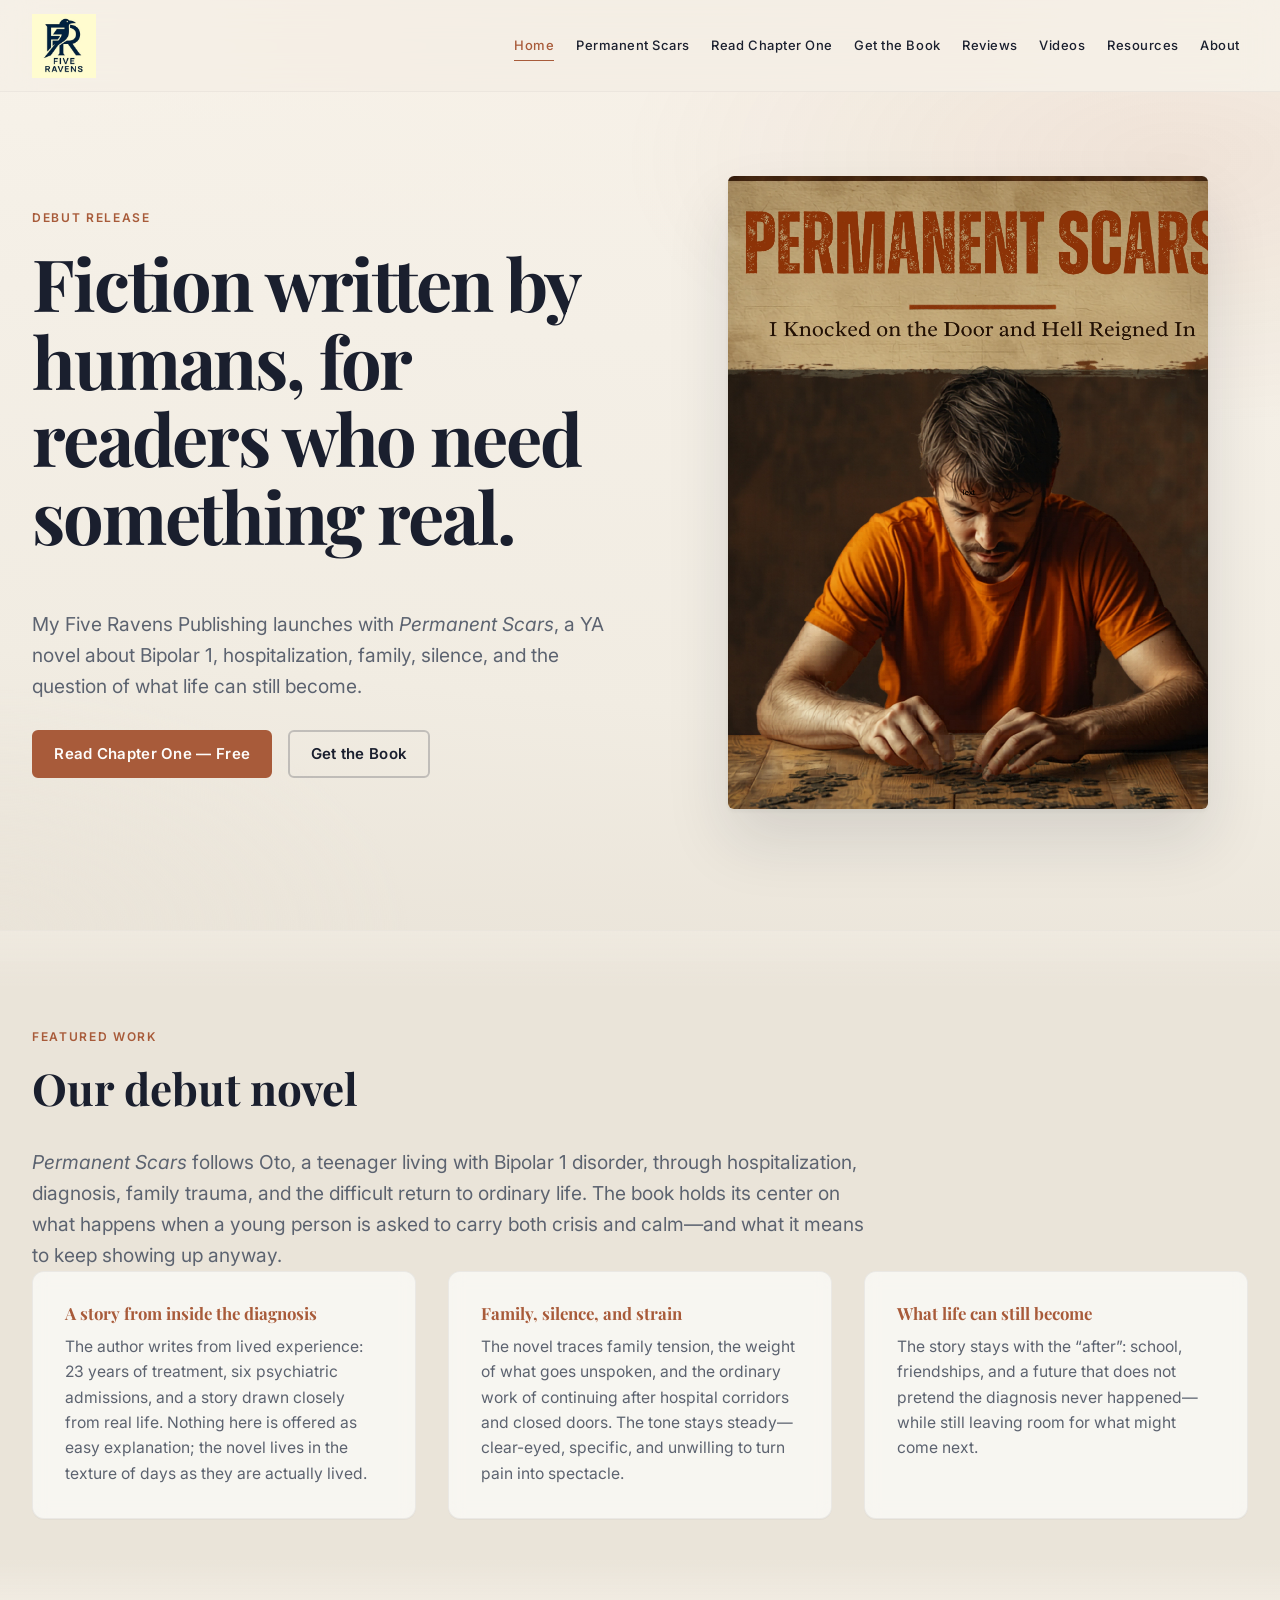
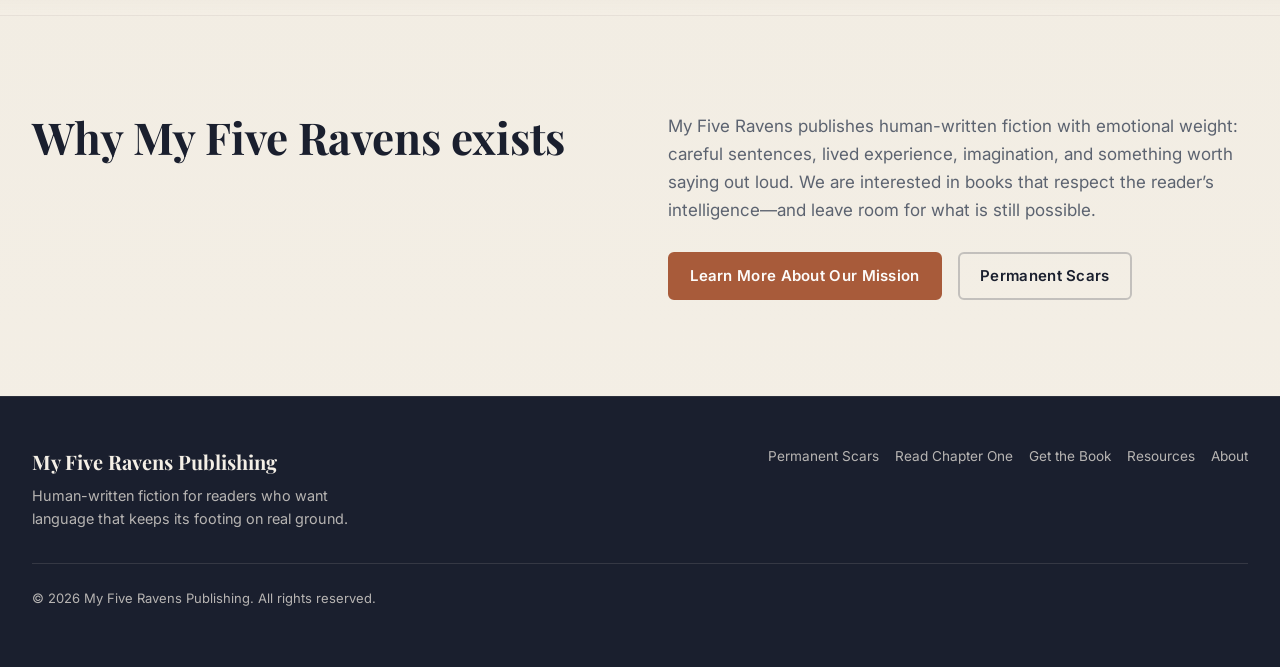
==== index.html @ 9603386a "Initial commit: My Five Ravens Publishing static website. Co-authored-by: Cursor <cursoragent@cursor" ====
<!DOCTYPE html>
<html lang="en">
  <head>
    <meta charset="utf-8" />
    <meta name="viewport" content="width=device-width, initial-scale=1" />
    <title>My Five Ravens Publishing | Fiction Written by Humans</title>
    <meta
      name="description"
      content="My Five Ravens Publishing launches with Permanent Scars, a serious YA novel by Royce Scratch about Bipolar 1, hospitalization, family, and what life can still become."
    />
    <link rel="preconnect" href="https://fonts.googleapis.com" />
    <link rel="preconnect" href="https://fonts.gstatic.com" crossorigin />
    <link
      href="https://fonts.googleapis.com/css2?family=Playfair+Display:ital,wght@0,400;0,700;1,400&family=Inter:wght@300;400;500;600;700&display=swap"
      rel="stylesheet"
    />
    <link rel="stylesheet" href="css/main.css" />
  </head>
  <body>
    <a class="skip-link" href="#main">Skip to content</a>
    <div class="page-shell">
      <header class="site-header">
        <div class="header-inner">
          <a href="index.html" class="logo" aria-label="My Five Ravens Publishing home">
            <img
              src="images/logo-mfr.png"
              width="270"
              height="56"
              alt=""
              onerror="this.onerror=null;this.src='images/logo-mfr.svg';"
            />
          </a>
          <button
            type="button"
            class="nav-toggle"
            aria-expanded="false"
            aria-controls="site-nav"
            aria-label="Open menu"
          >
            <span class="nav-toggle-icon"></span>
          </button>
          <nav class="nav-primary" id="site-nav" aria-label="Primary">
            <a href="index.html" class="is-active">Home</a>
            <a href="permanent-scars.html">Permanent Scars</a>
            <a href="read-chapter-one.html">Read Chapter One</a>
            <a href="get-the-book.html">Get the Book</a>
            <a href="reviews.html">Reviews</a>
            <a href="videos.html">Videos</a>
            <a href="resources.html">Resources</a>
            <a href="about.html">About</a>
          </nav>
        </div>
      </header>

      <main id="main">
        <section class="hero" aria-labelledby="hero-heading">
          <div class="wrap hero-inner">
            <div class="hero-copy">
              <span class="label-kicker">Debut Release</span>
              <h1 id="hero-heading">
                Fiction written by humans, for readers who need something real.
              </h1>
              <p class="text-lead">
                My Five Ravens Publishing launches with <em>Permanent Scars</em>, a YA novel
                about Bipolar 1, hospitalization, family, silence, and the question of what life
                can still become.
              </p>
              <div class="btn-row">
                <a class="btn btn-primary" href="read-chapter-one.html">Read Chapter One — Free</a>
                <a class="btn btn-secondary" href="get-the-book.html">Get the Book</a>
              </div>
            </div>
            <div class="hero-visual">
              <figure class="hero-cover-frame">
                <img
                  src="images/permanent-scars-cover.jpg"
                  width="800"
                  height="1200"
                  alt="Book cover: Permanent Scars: I Knocked on the Door and Hell Reigned In, by Royce Scratch"
                  loading="eager"
                  decoding="async"
                  onerror="this.onerror=null;this.src='images/permanent-scars-cover.svg';"
                />
              </figure>
            </div>
          </div>
        </section>

        <section class="section section--surface" aria-labelledby="featured-heading">
          <div class="wrap">
            <span class="label-kicker">Featured Work</span>
            <h2 id="featured-heading">Our debut novel</h2>
            <p class="text-lead feature-intro">
              <em>Permanent Scars</em> follows Oto, a teenager living with Bipolar 1 disorder,
              through hospitalization, diagnosis, family trauma, and the difficult return to
              ordinary life. The book holds its center on what happens when a young person is asked
              to carry both crisis and calm—and what it means to keep showing up anyway.
            </p>
            <div class="feature-grid">
              <div class="feature-card">
                <h3>A story from inside the diagnosis</h3>
                <p>
                  The author writes from lived experience: 23 years of treatment, six psychiatric
                  admissions, and a story drawn closely from real life. Nothing here is offered as
                  easy explanation; the novel lives in the texture of days as they are actually
                  lived.
                </p>
              </div>
              <div class="feature-card">
                <h3>Family, silence, and strain</h3>
                <p>
                  The novel traces family tension, the weight of what goes unspoken, and the
                  ordinary work of continuing after hospital corridors and closed doors. The tone
                  stays steady—clear-eyed, specific, and unwilling to turn pain into spectacle.
                </p>
              </div>
              <div class="feature-card">
                <h3>What life can still become</h3>
                <p>
                  The story stays with the “after”: school, friendships, and a future that does not
                  pretend the diagnosis never happened—while still leaving room for what might come
                  next.
                </p>
              </div>
            </div>
          </div>
        </section>

        <section class="section">
          <div class="wrap split-section">
            <div>
              <h2>Why My Five Ravens exists</h2>
            </div>
            <div class="prose-block">
              <p>
                My Five Ravens publishes human-written fiction with emotional weight: careful
                sentences, lived experience, imagination, and something worth saying out loud. We
                are interested in books that respect the reader’s intelligence—and leave room for
                what is still possible.
              </p>
              <div class="btn-row">
                <a class="btn btn-primary" href="about.html">Learn More About Our Mission</a>
                <a class="btn btn-secondary" href="permanent-scars.html">Permanent Scars</a>
              </div>
            </div>
          </div>
        </section>
      </main>

      <footer class="site-footer">
        <div class="wrap">
          <div class="footer-grid">
            <div>
              <div class="footer-brand">My Five Ravens Publishing</div>
              <p class="footer-note">
                Human-written fiction for readers who want language that keeps its footing on real
                ground.
              </p>
            </div>
            <nav class="footer-nav" aria-label="Footer">
              <a href="permanent-scars.html">Permanent Scars</a>
              <a href="read-chapter-one.html">Read Chapter One</a>
              <a href="get-the-book.html">Get the Book</a>
              <a href="resources.html">Resources</a>
              <a href="about.html">About</a>
            </nav>
          </div>
          <p class="footer-copy">
            © 2026 My Five Ravens Publishing. All rights reserved.
          </p>
        </div>
      </footer>
    </div>
    <script src="js/nav.js"></script>
  </body>
</html>
---- css/main.css ----
/* My Five Ravens Publishing — main styles */

:root {
  /* Aligned with Vercel draft: https://new-website-1777678502766-7ifbw4dgm-teamavallon.vercel.app */
  --primary: #a85b3a;
  --primary-hover: #8e4d31;
  --bg: #f4efe6;
  --text: #1a1f2e;
  --muted: #5c6370;
  --surface: #eae4d9;
  --footer-bg: #1a1f2e;
  --footer-text: #f4efe6;
  --footer-muted: rgba(244, 239, 230, 0.72);

  --cream: var(--bg);
  --cream-deep: var(--surface);
  --ink: var(--text);
  --ink-soft: #2d3548;
  --slate: var(--muted);
  --slate-muted: #7a8290;
  --accent: var(--primary);
  --accent-hover: var(--primary-hover);
  --accent-subtle: rgba(168, 91, 58, 0.14);

  --white: #fdfcfa;
  --border: rgba(26, 31, 46, 0.08);
  --shadow-soft: 0 2px 24px rgba(26, 31, 46, 0.08);
  --shadow-btn: 0 4px 12px rgba(168, 91, 58, 0.28);
  --font-serif: "Playfair Display", Georgia, "Times New Roman", serif;
  --font-sans: "Inter", system-ui, -apple-system, sans-serif;
  --measure: 68ch;
  --reading-width: 680px;
  --space-section: clamp(3.75rem, 9vw, 6rem);
  --header-height: 5.25rem;
  --wrap-pad: clamp(1rem, 4vw, 2rem);
  --header-bg: rgba(244, 239, 230, 0.72);
}

*,
*::before,
*::after {
  box-sizing: border-box;
}

html {
  scroll-behavior: smooth;
}

body {
  margin: 0;
  font-family: var(--font-sans);
  font-size: 1.0625rem;
  font-weight: 400;
  line-height: 1.65;
  color: var(--text);
  background-color: var(--bg);
  background-image:
    radial-gradient(ellipse 110% 70% at 50% -15%, rgba(168, 91, 58, 0.085), transparent 52%),
    linear-gradient(180deg, #f8f3ea 0%, var(--bg) 22%, #f1ece2 55%, var(--bg) 100%);
  background-attachment: scroll;
  -webkit-font-smoothing: antialiased;
}

img {
  max-width: 100%;
  height: auto;
  display: block;
}

a {
  color: var(--accent);
  text-decoration-thickness: 1px;
  text-underline-offset: 0.18em;
  transition: color 0.2s ease, background-color 0.2s ease;
}

a:hover {
  color: var(--accent-hover);
}

a:focus-visible {
  outline: 2px solid var(--accent);
  outline-offset: 3px;
}

.skip-link {
  position: absolute;
  left: -9999px;
  top: 0;
  padding: 0.75rem 1rem;
  background: var(--ink);
  color: var(--cream);
  z-index: 1000;
}

.skip-link:focus {
  left: 1rem;
  top: 1rem;
}

/* Typography */
h1,
h2,
h3,
h4 {
  font-family: var(--font-serif);
  font-weight: 700;
  line-height: 1.15;
  color: var(--text);
  margin: 0 0 0.75em;
}

h1 {
  font-size: clamp(2.5rem, 6vw, 4.5rem);
  letter-spacing: -0.03em;
  line-height: 1.08;
}

h2 {
  font-size: clamp(1.85rem, 3.5vw, 2.75rem);
}

h3 {
  font-size: clamp(1.2rem, 2.2vw, 1.45rem);
}

.text-lead {
  font-size: 1.2rem;
  line-height:1.62;
  color: var(--slate);
}

.text-muted {
  color: var(--slate);
  font-size: 0.95rem;
}

.label-kicker {
  font-family: var(--font-sans);
  font-size: 0.75rem;
  font-weight: 600;
  letter-spacing: 0.14em;
  text-transform: uppercase;
  color: var(--primary);
  margin-bottom: 1rem;
  display: block;
}

/* Layout */
.wrap {
  width: min(1280px, 100%);
  margin-inline: auto;
  padding-inline: var(--wrap-pad);
}

.stack-loose > * + * {
  margin-top: 1.25rem;
}

.section {
  padding-block: var(--space-section);
}

.section--tight {
  padding-block: clamp(2.5rem, 5vw, 3.5rem);
}

.section--surface {
  background: linear-gradient(
    180deg,
    rgba(234, 228, 217, 0.35) 0%,
    var(--surface) 8%,
    var(--surface) 92%,
    rgba(244, 239, 230, 0.5) 100%
  );
  border-block: 1px solid rgba(26, 31, 46, 0.045);
}

.section--border-top {
  border-top: 1px solid var(--border);
}

.feature-intro {
  max-width: 52rem;
  margin-bottom: 2.5rem;
}

.feature-intro:last-of-type {
  margin-bottom: 0;
}

.feature-grid {
  display: grid;
  gap: 1.5rem;
}

@media (min-width: 900px) {
  .feature-grid {
    grid-template-columns: repeat(3, 1fr);
    gap: 2rem;
  }
}

.feature-card {
  background: rgba(253, 252, 250, 0.72);
  border: 1px solid rgba(26, 31, 46, 0.06);
  border-radius: 12px;
  padding: clamp(1.35rem, 3vw, 2rem);
  box-shadow: 0 1px 0 rgba(26, 31, 46, 0.03);
  backdrop-filter: blur(8px);
  -webkit-backdrop-filter: blur(8px);
}

.feature-card h3 {
  color: var(--primary);
  margin-top: 0;
  margin-bottom: 0.65rem;
  font-size: 1.05rem;
}

.feature-card p {
  margin: 0;
  color: var(--slate);
  font-size: 0.98rem;
  line-height: 1.62;
}

/* Header — blends into page gradient */
.site-header {
  position: sticky;
  top: 0;
  z-index: 100;
  background: var(--header-bg);
  backdrop-filter: blur(16px) saturate(120%);
  -webkit-backdrop-filter: blur(16px) saturate(120%);
  border-bottom: 1px solid rgba(26, 31, 46, 0.04);
}

.header-inner {
  width: min(1280px, 100%);
  margin-inline: auto;
  padding-inline: var(--wrap-pad);
  display: flex;
  align-items: center;
  justify-content: space-between;
  gap: 1rem;
  min-height: var(--header-height);
  padding-block: 0.85rem;
  position: relative;
}

.logo {
  display: flex;
  align-items: center;
  gap: 0.65rem;
  text-decoration: none;
  color: var(--ink);
  flex-shrink: 0;
}

.logo:hover {
  opacity: 0.88;
}

.logo img {
  height: clamp(48px, 7vw, 64px);
  width: auto;
  max-width: min(380px, 88vw);
}

.logo-text-fallback {
  font-family: var(--font-serif);
  font-size: 1.15rem;
  font-weight: 600;
  letter-spacing: 0.02em;
  line-height: 1.15;
  max-width: 11rem;
}

/* Nav */
.nav-primary {
  display: flex;
  flex-wrap: wrap;
  align-items: center;
  justify-content: flex-end;
  gap: 0.15rem 0.35rem;
}

.nav-primary a {
  position: relative;
  font-size: 0.8125rem;
  font-weight: 500;
  letter-spacing: 0.04em;
  color: var(--text);
  text-decoration: none;
  padding: 0.45rem 0.5rem;
  border-radius: 4px;
  transition: color 0.2s ease;
}

.nav-primary a::after {
  content: "";
  position: absolute;
  left: 0.5rem;
  right: 0.5rem;
  bottom: 0.15rem;
  height: 1px;
  background: var(--primary);
  transform: scaleX(0);
  transform-origin: left;
  transition: transform 0.3s ease;
}

.nav-primary a:hover {
  color: var(--primary);
  background: transparent;
}

.nav-primary a:hover::after,
.nav-primary a.is-active::after {
  transform: scaleX(1);
}

.nav-primary a.is-active {
  color: var(--primary);
  background: transparent;
}

.nav-toggle {
  display: none;
  align-items: center;
  justify-content: center;
  width: 44px;
  height: 44px;
  padding: 0;
  border: 1px solid rgba(26, 31, 46, 0.08);
  border-radius: 8px;
  background: rgba(253, 252, 250, 0.65);
  backdrop-filter: blur(8px);
  -webkit-backdrop-filter: blur(8px);
  cursor: pointer;
  color: var(--ink);
}

.nav-toggle-icon {
  display: block;
  width: 20px;
  height: 14px;
  position: relative;
}

.nav-toggle-icon::before,
.nav-toggle-icon::after {
  content: "";
  position: absolute;
  left: 0;
  right: 0;
  height: 2px;
  background: currentColor;
  border-radius: 1px;
}

.nav-toggle-icon::before {
  top: 0;
  box-shadow: 0 6px 0 currentColor;
}

.nav-toggle-icon::after {
  bottom: 0;
}

@media (max-width: 960px) {
  .nav-toggle {
    display: flex;
  }

  .nav-primary {
    display: none;
    position: absolute;
    top: 100%;
    left: 0;
    right: 0;
    flex-direction: column;
    align-items: stretch;
    padding: 0.75rem 1rem 1rem;
    background: rgba(244, 239, 230, 0.94);
    backdrop-filter: blur(14px);
    -webkit-backdrop-filter: blur(14px);
    border-bottom: 1px solid rgba(26, 31, 46, 0.05);
    box-shadow: 0 12px 32px rgba(26, 31, 46, 0.06);
  }

  .nav-primary.is-open {
    display: flex;
  }

  .nav-primary a {
    padding: 0.65rem 0.75rem;
    border-radius: 6px;
  }
}

/* Footer — draft dark band */
.site-footer {
  border-top: 1px solid rgba(244, 239, 230, 0.08);
  background: var(--footer-bg);
  color: var(--footer-text);
  padding-block: 3rem 2.75rem;
  margin-top: auto;
}

.footer-grid {
  display: grid;
  gap: 2rem;
}

@media (min-width: 640px) {
  .footer-grid {
    grid-template-columns: 1fr 1fr;
    align-items: start;
  }
}

.footer-brand {
  font-family: var(--font-serif);
  font-size: 1.25rem;
  font-weight: 700;
  color: var(--footer-text);
  margin-bottom: 0.35rem;
}

.footer-note {
  font-size: 0.9rem;
  color: var(--footer-muted);
  max-width: 36ch;
  margin: 0;
}

.footer-nav {
  display: flex;
  flex-wrap: wrap;
  gap: 0.5rem 1rem;
  justify-content: flex-start;
}

@media (min-width: 640px) {
  .footer-nav {
    justify-content: flex-end;
  }
}

.footer-nav a {
  font-size: 0.85rem;
  color: var(--footer-muted);
  text-decoration: none;
}

.footer-nav a:hover {
  color: var(--footer-text);
}

.footer-copy {
  margin-top: 2rem;
  padding-top: 1.5rem;
  border-top: 1px solid rgba(244, 239, 230, 0.12);
  font-size: 0.8125rem;
  color: var(--footer-muted);
}

/* Buttons */
.btn {
  display: inline-flex;
  align-items: center;
  justify-content: center;
  gap: 0.4em;
  font-family: var(--font-sans);
  font-size: 0.9375rem;
  font-weight: 600;
  letter-spacing: 0.02em;
  line-height: 1.2;
  padding: 0.85em 1.35em;
  border-radius: 6px;
  text-decoration: none;
  border: 2px solid transparent;
  cursor: pointer;
  transition:
    background-color 0.2s ease,
    color 0.2s ease,
    border-color 0.2s ease,
    box-shadow 0.2s ease;
}

.btn:focus-visible {
  outline: 2px solid var(--accent);
  outline-offset: 2px;
}

.btn-primary {
  background: var(--accent);
  color: var(--white);
  border-color: var(--accent);
}

.btn-primary:hover {
  background: var(--accent-hover);
  border-color: var(--accent-hover);
  color: var(--white);
}

@media (prefers-reduced-motion: no-preference) {
  .btn-primary:hover {
    transform: translateY(-2px);
    box-shadow: var(--shadow-btn);
  }
}

.btn-secondary {
  background: transparent;
  color: var(--text);
  border-color: rgba(26, 31, 46, 0.22);
}

.btn-secondary:hover {
  border-color: var(--text);
  color: var(--text);
  background: rgba(26, 31, 46, 0.04);
}

.btn-ghost {
  background: transparent;
  color: var(--slate);
  border-color: transparent;
  font-weight: 500;
  padding-inline: 1em;
}

.btn-ghost:hover {
  color: var(--accent);
  background: var(--accent-subtle);
}

.btn-row {
  display: flex;
  flex-wrap: wrap;
  gap: 0.75rem 1rem;
  margin-top: 1.75rem;
}

.btn--block {
  width: 100%;
}

.headline-gap {
  margin-top: 1rem;
}

/* Hero — larger cover, gradient ties to header + body */
.hero {
  position: relative;
  overflow: hidden;
  padding-block: clamp(4rem, 10vw, 6.5rem);
  padding-top: clamp(2.75rem, 6vw, 4.25rem);
  margin-top: -1px;
}

.hero::before {
  content: "";
  position: absolute;
  inset: 0;
  background:
    radial-gradient(ellipse 75% 55% at 92% 8%, rgba(168, 91, 58, 0.1), transparent 58%),
    radial-gradient(ellipse 55% 50% at 0% 100%, rgba(234, 228, 217, 0.65), transparent 58%),
    linear-gradient(
      185deg,
      rgba(248, 243, 234, 0.7) 0%,
      var(--bg) 32%,
      rgba(241, 236, 226, 0.95) 70%,
      var(--surface) 100%
    );
  pointer-events: none;
  z-index: 0;
}

.hero::after {
  display: none;
}

.hero-inner {
  position: relative;
  z-index: 1;
  display: grid;
  gap: clamp(2rem, 4vw, 3rem);
  align-items: center;
}

@media (min-width: 900px) {
  .hero-inner {
    grid-template-columns: 1fr 1fr;
    gap: clamp(2.25rem, 5vw, 4.5rem);
    align-items: center;
  }
}

.hero-copy {
  max-width: 38rem;
}

.hero-visual {
  position: relative;
  display: flex;
  justify-content: center;
}

@media (min-width: 900px) {
  .hero-visual {
    justify-content: flex-end;
  }
}

.hero-cover-frame {
  position: relative;
  max-width: min(440px, 100%);
  width: min(100%, 440px);
  box-shadow:
    0 2px 4px rgba(26, 31, 46, 0.05),
    0 32px 64px rgba(26, 31, 46, 0.12),
    inset 0 0 0 1px rgba(255, 255, 255, 0.35);
  border-radius: 6px;
  transition: transform 0.5s ease, box-shadow 0.5s ease;
}

@media (min-width: 1100px) {
  .hero-cover-frame {
    max-width: min(480px, 100%);
    width: min(100%, 480px);
  }
}

@media (prefers-reduced-motion: no-preference) {
  .hero-visual:hover .hero-cover-frame {
    transform: rotate(2deg);
  }
}

.hero-cover-frame img {
  width: 100%;
  border-radius: 6px;
}

.hero-cover-caption-hint {
  margin-top: 1rem;
  text-align: center;
  font-size: 0.8rem;
  color: var(--slate-muted);
  max-width: 260px;
  margin-inline: auto;
}

/* Content sections grid */
.split-section {
  display: grid;
  gap: 2rem;
}

@media (min-width: 800px) {
  .split-section {
    grid-template-columns: 1fr 1fr;
    gap: 3.5rem;
    align-items: start;
  }
}

.prose-block {
  max-width: var(--measure);
}

.prose-block p {
  margin: 0 0 1.1em;
  color: var(--slate);
}

.prose-block p:last-child {
  margin-bottom: 0;
}

.prose-block strong {
  color: var(--ink);
  font-weight: 600;
}

/* Book page */
.book-hero {
  padding-block: clamp(2.75rem, 6vw, 4.5rem);
  background: linear-gradient(180deg, transparent 0%, rgba(234, 228, 217, 0.25) 45%, transparent 100%);
}

.book-layout {
  display: grid;
  gap: 2.5rem;
  align-items: start;
}

@media (min-width: 840px) {
  .book-layout {
    grid-template-columns: minmax(300px, 460px) 1fr;
    gap: clamp(2.5rem, 5vw, 4.5rem);
    align-items: center;
  }
}

.book-cover-large {
  box-shadow:
    var(--shadow-soft),
    inset 0 0 0 1px rgba(255, 255, 255, 0.3);
  border-radius: 6px;
  overflow: hidden;
}

.book-meta .subtitle {
  font-family: var(--font-serif);
  font-size: 1.35rem;
  color: var(--slate);
  margin: 0 0 0.5rem;
  font-weight: 500;
  line-height: 1.35;
}

.book-meta .author {
  font-size: 1rem;
  color: var(--slate);
  margin: 0 0 1.5rem;
}

/* Purchase cards */
.cards-grid {
  display: grid;
  gap: 1.25rem;
}

@media (min-width: 768px) {
  .cards-grid--3 {
    grid-template-columns: repeat(3, 1fr);
    align-items: stretch;
  }
}

.purchase-card {
  background: var(--white);
  border: 1px solid var(--border);
  border-radius: 10px;
  padding: 1.75rem 1.5rem;
  display: flex;
  flex-direction: column;
  height: 100%;
  box-shadow: 0 1px 0 rgba(26, 35, 50, 0.04);
  scroll-margin-top: calc(var(--header-height) + 1rem);
}

.purchase-card h3 {
  font-size: 1.15rem;
  margin-bottom: 0.35rem;
}

.purchase-card .price {
  font-family: var(--font-serif);
  font-size: 1.5rem;
  font-weight: 600;
  color: var(--ink);
  margin: 0 0 0.75rem;
}

.purchase-card .desc {
  flex-grow: 1;
  font-size: 0.95rem;
  color: var(--slate);
  margin: 0 0 1.25rem;
}

.amazon-note {
  margin-top: 2.5rem;
  padding: 1.25rem 1.5rem;
  background: rgba(26, 35, 50, 0.04);
  border-radius: 8px;
  border-left: 3px solid var(--accent);
  font-size: 0.95rem;
  color: var(--slate);
  max-width: var(--measure);
}

.amazon-note p {
  margin: 0 0 0.65em;
}

.amazon-note p:last-child {
  margin-bottom: 0;
}

/* Chapter reading */
.reading-page {
  padding-block: clamp(2rem, 5vw, 3rem);
}

.reading-header {
  text-align: center;
  max-width: 36rem;
  margin-inline: auto;
  margin-bottom: 2.5rem;
}

.chapter-surface {
  background: var(--cream);
  border: 1px solid var(--border);
  border-radius: 8px;
  padding: clamp(1.75rem, 4vw, 3rem);
  margin-inline: auto;
  max-width: var(--reading-width);
  box-shadow: 0 1px 0 rgba(26, 35, 50, 0.03);
}

.chapter-prose {
  font-size: 18px;
  line-height: 1.75;
  color: var(--ink);
}

.chapter-prose p {
  margin: 0 0 1.25em;
  text-indent: 0;
}

.chapter-prose p:last-child {
  margin-bottom: 0;
}

.reading-actions {
  max-width: var(--reading-width);
  margin-inline: auto;
  margin-top: 2rem;
  padding-top: 1.75rem;
  border-top: 1px solid var(--border);
  display: flex;
  flex-wrap: wrap;
  gap: 0.75rem;
  justify-content: center;
}

.pdf-toolbar {
  display: flex;
  flex-wrap: wrap;
  align-items: center;
  justify-content: center;
  gap: 1rem 1.5rem;
  margin-bottom: 1.25rem;
  font-size: 0.9rem;
}

.pdf-toolbar a {
  font-weight: 500;
}

.pdf-embed-wrap {
  margin-inline: auto;
  max-width: var(--reading-width);
  border: 1px solid var(--border);
  border-radius: 10px;
  overflow: hidden;
  background: var(--surface);
  box-shadow: 0 1px 0 rgba(26, 31, 46, 0.04);
}

.pdf-frame {
  display: block;
  width: 100%;
  min-height: 80vh;
  border: 0;
}

.chapter-prose:empty {
  display: none;
}

.chapter-prose:not(:empty) {
  margin-top: 2.5rem;
  margin-inline: auto;
  max-width: var(--reading-width);
}

/* Testimonials */
.testimonial-grid {
  display: grid;
  gap: 1.25rem;
}

@media (min-width: 700px) {
  .testimonial-grid {
    grid-template-columns: repeat(2, 1fr);
  }
}

.testimonial-card {
  background: var(--white);
  border: 1px solid var(--border);
  border-radius: 10px;
  padding: 1.75rem 1.5rem;
}

.testimonial-card blockquote {
  margin: 0 0 1.25rem;
  font-family: var(--font-serif);
  font-size: 1.2rem;
  line-height: 1.45;
  color: var(--ink);
  font-style: italic;
}

.testimonial-card .byline-name {
  font-weight: 600;
  font-size: 0.9rem;
  color: var(--ink);
  margin: 0;
}

.testimonial-card .byline-role {
  font-size: 0.85rem;
  color: var(--slate);
  margin: 0.2rem 0 0;
}

.cta-band {
  margin-top: var(--space-section);
  padding: 2.25rem 1.75rem;
  background: var(--cream-deep);
  border-radius: 10px;
  border: 1px solid var(--border);
  text-align: center;
}

.cta-band h2 {
  margin-top: 0;
  margin-bottom: 0.75rem;
}

.cta-band p {
  margin: 0 0 1rem;
  color: var(--slate);
  max-width: 52ch;
  margin-inline: auto;
}

/* Video placeholders */
.video-grid {
  display: grid;
  gap: 1.25rem;
}

@media (min-width: 640px) {
  .video-grid {
    grid-template-columns: repeat(2, 1fr);
  }
}

@media (min-width: 980px) {
  .video-grid {
    grid-template-columns: repeat(3, 1fr);
  }
}

.video-card {
  background: var(--white);
  border: 1px solid var(--border);
  border-radius: 10px;
  overflow: hidden;
  display: flex;
  flex-direction: column;
}

.video-thumb {
  aspect-ratio: 16 / 9;
  background: linear-gradient(145deg, #e8e4db 0%, #dce0e6 100%);
  display: flex;
  align-items: center;
  justify-content: center;
  color: var(--slate-muted);
  font-size: 0.8rem;
  letter-spacing: 0.06em;
  text-transform: uppercase;
}

.video-card-body {
  padding: 1.15rem 1.25rem;
}

.video-card-body h3 {
  font-family: var(--font-sans);
  font-size: 1rem;
  font-weight: 600;
  margin: 0 0 0.35rem;
  color: var(--ink);
}

.video-card-body p {
  margin: 0;
  font-size: 0.88rem;
  color: var(--slate);
  line-height: 1.55;
}

/* Resources */
.support-panel {
  background: var(--white);
  border: 1px solid var(--border);
  border-radius: 10px;
  padding: 1.75rem 1.5rem 1.5rem;
  margin-bottom: 2.5rem;
  box-shadow: 0 1px 0 rgba(26, 35, 50, 0.03);
}

.support-panel h2 {
  font-size: 1.35rem;
  margin-bottom: 0.75rem;
}

.support-list {
  list-style: none;
  margin: 0;
  padding: 0;
}

.support-list li {
  padding: 0.55rem 0;
  border-bottom: 1px solid var(--border);
  font-size: 0.98rem;
  color: var(--slate);
}

.support-list li:last-child {
  border-bottom: none;
}

.support-list strong {
  color: var(--ink);
  font-weight: 600;
}

.resource-section {
  margin-bottom: 2.75rem;
}

.resource-section:last-child {
  margin-bottom: 0;
}

.resource-section h2 {
  font-size: 1.35rem;
  margin-bottom: 0.75rem;
}

.bullet-quiet {
  margin: 0;
  padding-left: 1.15rem;
  color: var(--slate);
}

.bullet-quiet li {
  margin-bottom: 0.5rem;
}

.bullet-quiet li:last-child {
  margin-bottom: 0;
}

/* About page sections */
.about-section {
  max-width: var(--measure);
  margin-bottom: 2.75rem;
}

.about-section:last-child {
  margin-bottom: 0;
}

.about-section p {
  margin: 0 0 1em;
  color: var(--slate);
}

.about-section p:last-child {
  margin-bottom: 0;
}

.page-intro {
  max-width: 40rem;
  margin-bottom: 2.5rem;
}

.page-intro .text-lead {
  margin: 0;
}

/* Utility */
.visually-hidden {
  position: absolute;
  width: 1px;
  height: 1px;
  padding: 0;
  margin: -1px;
  overflow: hidden;
  clip: rect(0, 0, 0, 0);
  white-space: nowrap;
  border: 0;
}

.page-shell {
  min-height: 100vh;
  display: flex;
  flex-direction: column;
}

main {
  flex: 1;
}

.center-heading {
  text-align: center;
  max-width: 40rem;
  margin-inline: auto;
  margin-bottom: 2.5rem;
}

.center-heading .text-lead {
  margin: 0;
}

.prose-muted {
  max-width: var(--measure);
}

.prose-muted.is-lead {
  margin: 0;
}

.list-after-muted {
  max-width: var(--measure);
  margin-top: 1rem;
}

.list-after-muted + .text-muted {
  margin-top: 1rem;
}

.center-heading .page-subnote {
  margin-top: 1rem;
  font-size: 0.9rem;
  color: var(--slate-muted);
  max-width: 42ch;
}

@media (prefers-reduced-motion: reduce) {
  html {
    scroll-behavior: auto;
  }
}
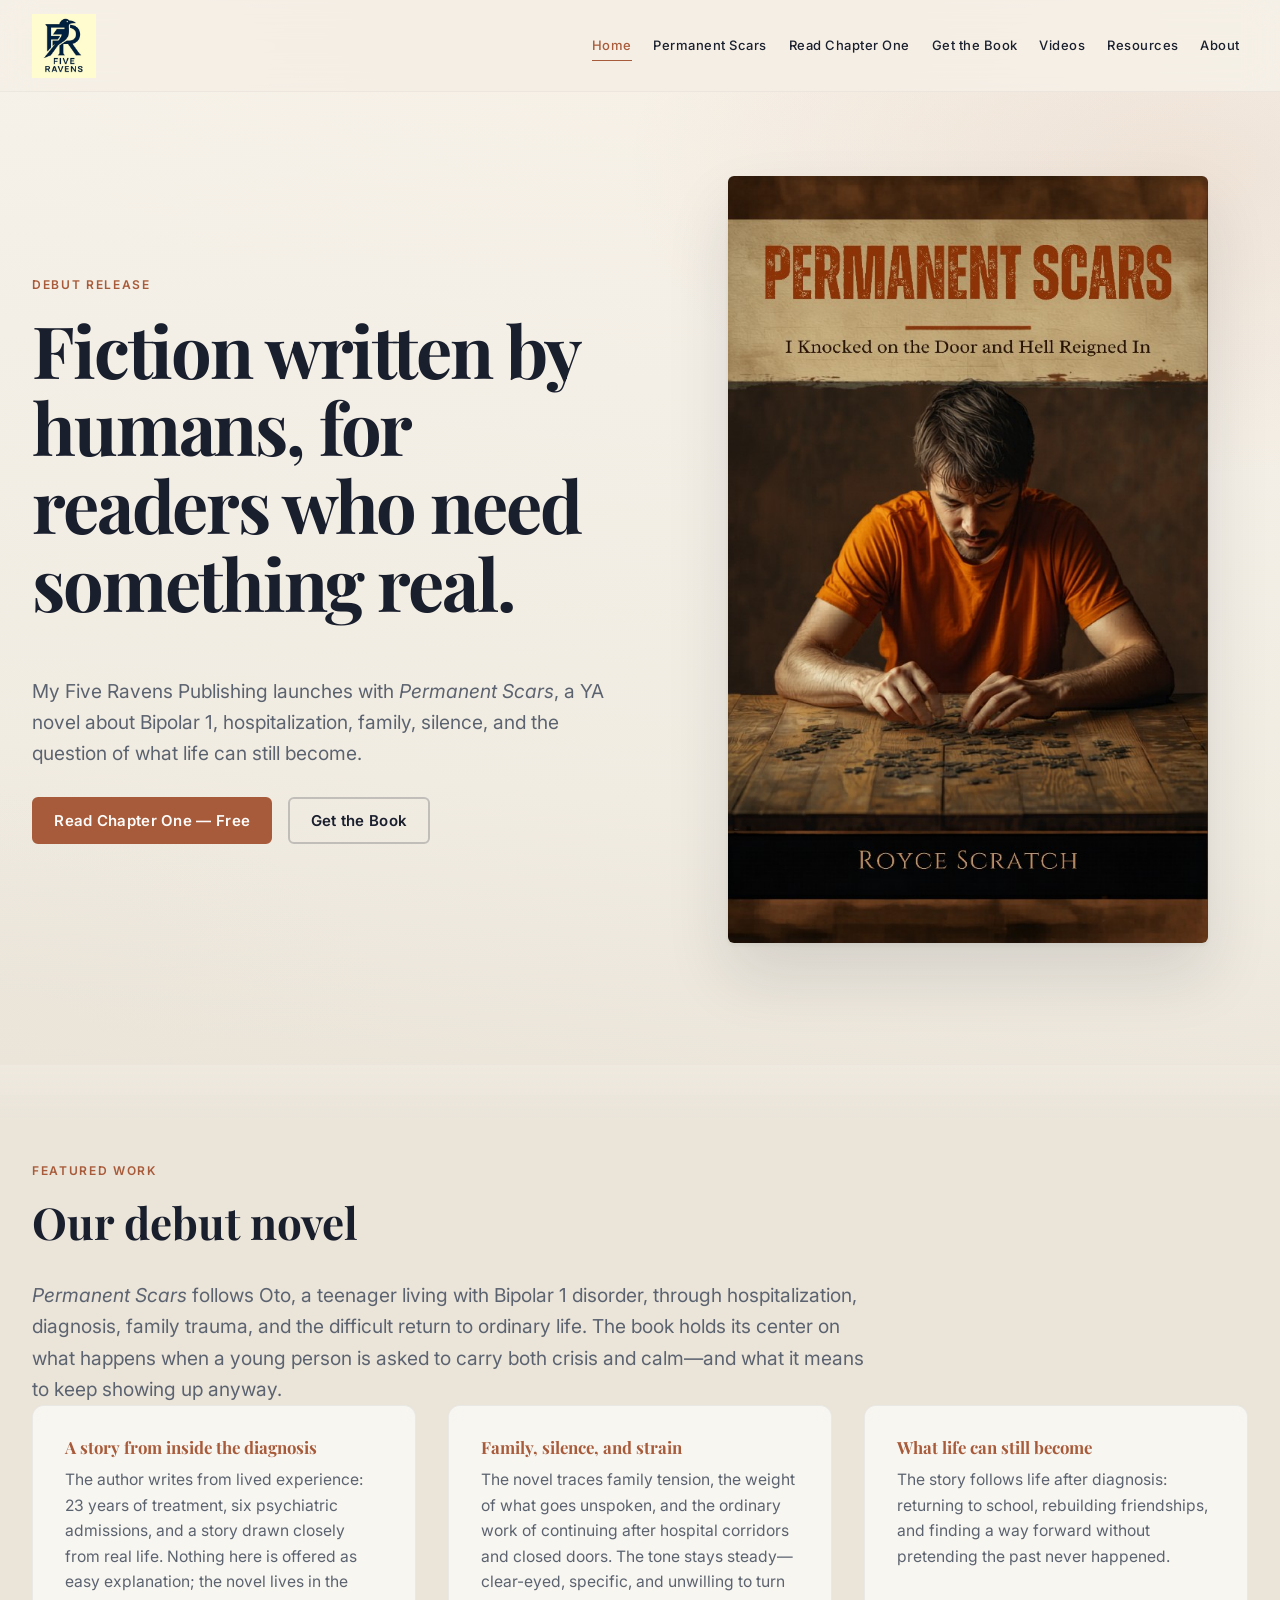
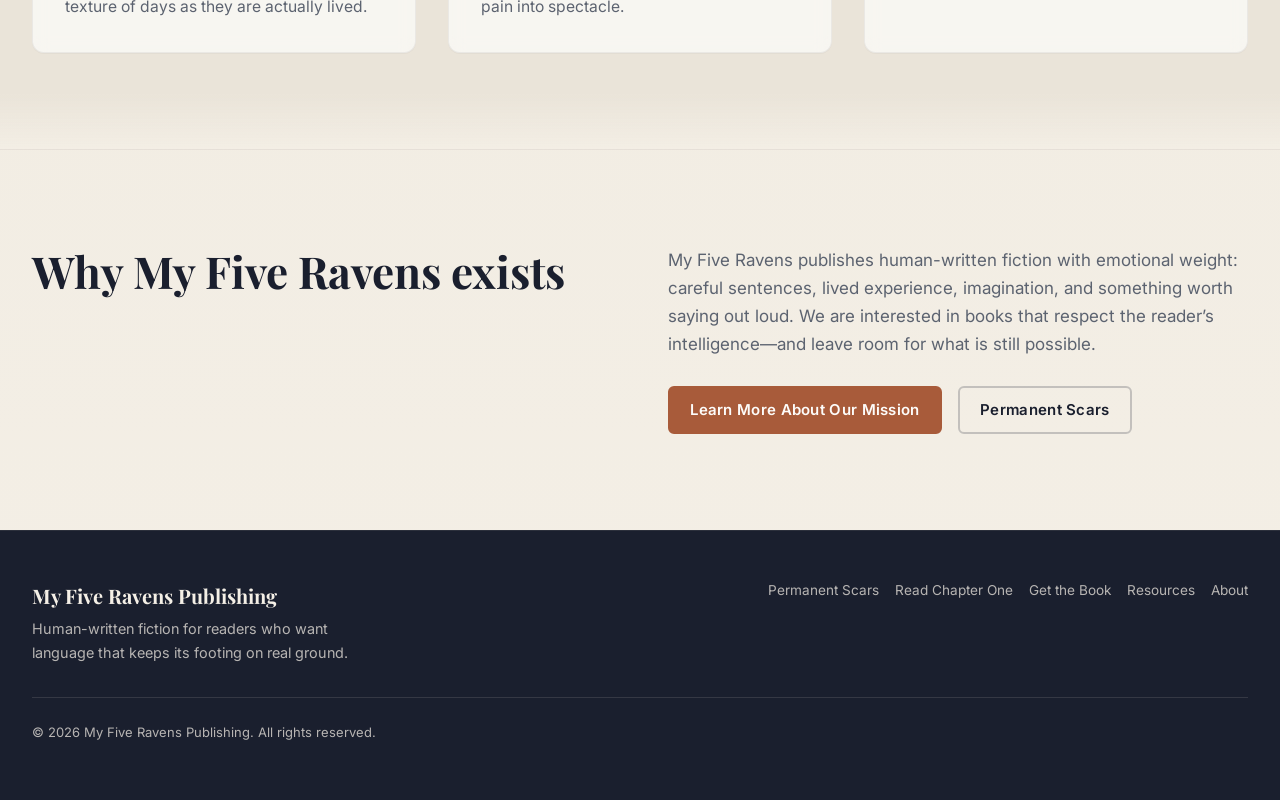
==== commit d2700fc5: "Remove Reviews page; update debut novel copy; hero asset and cover refresh - Replace third feature c" ====
--- a/index.html
+++ b/index.html
@@ -44,7 +44,6 @@
             <a href="permanent-scars.html">Permanent Scars</a>
             <a href="read-chapter-one.html">Read Chapter One</a>
             <a href="get-the-book.html">Get the Book</a>
-            <a href="reviews.html">Reviews</a>
             <a href="videos.html">Videos</a>
             <a href="resources.html">Resources</a>
             <a href="about.html">About</a>
@@ -74,8 +73,8 @@
               <figure class="hero-cover-frame">
                 <img
                   src="images/permanent-scars-cover.jpg"
-                  width="800"
-                  height="1200"
+                  width="641"
+                  height="1024"
                   alt="Book cover: Permanent Scars: I Knocked on the Door and Hell Reigned In, by Royce Scratch"
                   loading="eager"
                   decoding="async"
@@ -117,9 +116,8 @@
               <div class="feature-card">
                 <h3>What life can still become</h3>
                 <p>
-                  The story stays with the “after”: school, friendships, and a future that does not
-                  pretend the diagnosis never happened—while still leaving room for what might come
-                  next.
+                  The story follows life after diagnosis: returning to school, rebuilding friendships,
+                  and finding a way forward without pretending the past never happened.
                 </p>
               </div>
             </div>
--- a/css/main.css
+++ b/css/main.css
@@ -947,6 +947,22 @@
   margin-inline: auto;
 }
 
+.form-success-banner {
+  max-width: 40rem;
+  margin: 0 auto 2rem;
+  padding: 1rem 1.25rem;
+  background: rgba(168, 91, 58, 0.12);
+  border: 1px solid rgba(168, 91, 58, 0.25);
+  border-radius: 8px;
+  color: var(--text);
+  font-size: 0.95rem;
+  line-height: 1.5;
+}
+
+.form-success-banner[hidden] {
+  display: none;
+}
+
 /* Video placeholders */
 .video-grid {
   display: grid;
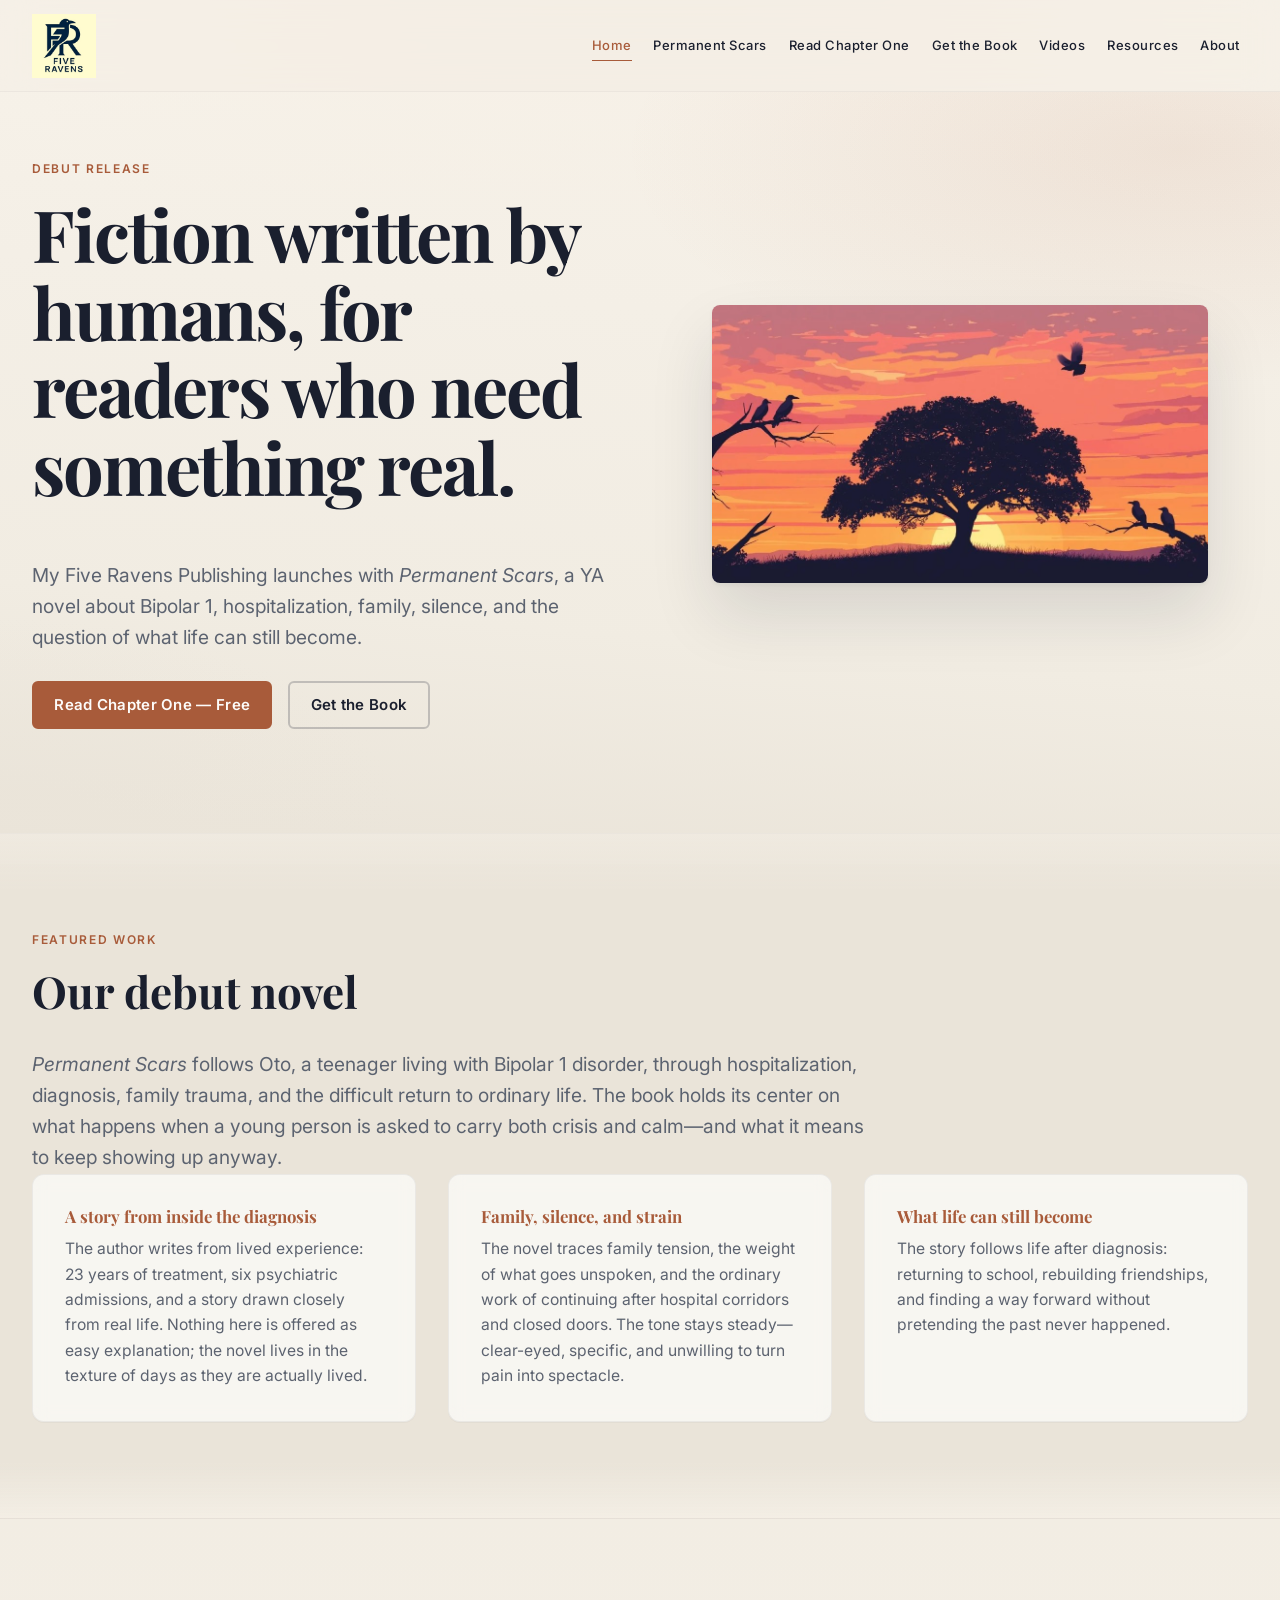
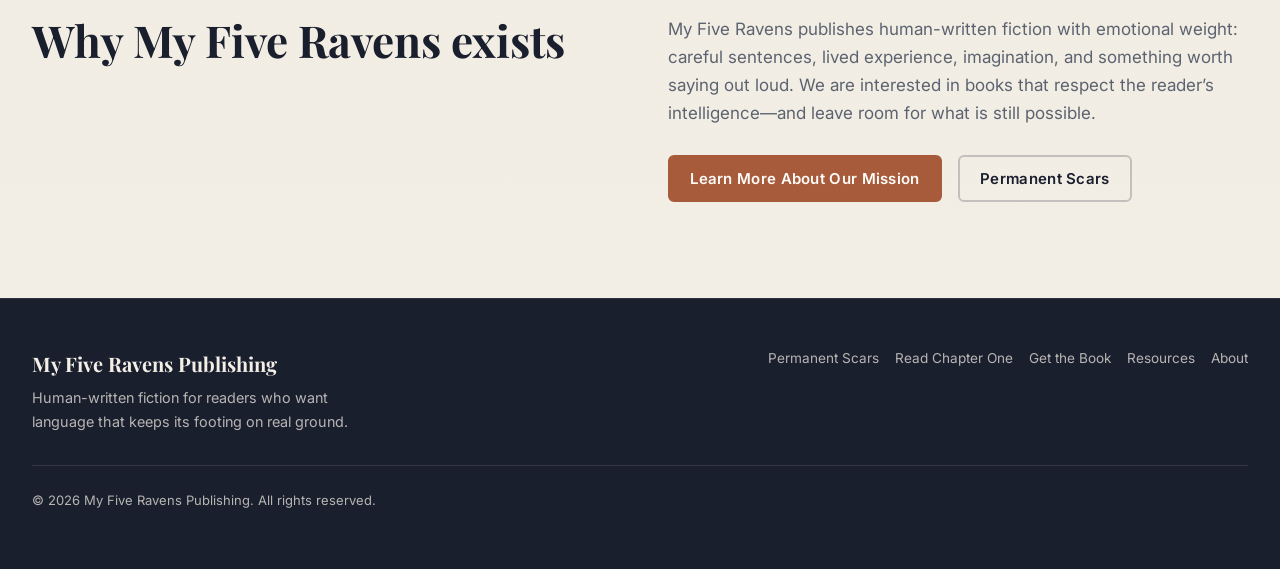
==== commit e08479e5: "Home hero: use sunset raven illustration instead of book cover - Point index hero image at hero-rave" ====
--- a/index.html
+++ b/index.html
@@ -70,15 +70,15 @@
               </div>
             </div>
             <div class="hero-visual">
-              <figure class="hero-cover-frame">
+              <figure class="hero-art-frame">
                 <img
-                  src="images/permanent-scars-cover.jpg"
-                  width="641"
-                  height="1024"
-                  alt="Book cover: Permanent Scars: I Knocked on the Door and Hell Reigned In, by Royce Scratch"
+                  src="images/hero-ravens-sunset.png"
+                  width="1024"
+                  height="573"
+                  alt="Illustration: a large silhouetted tree at sunset with ravens on the branches and one in flight, orange and purple sky"
                   loading="eager"
                   decoding="async"
-                  onerror="this.onerror=null;this.src='images/permanent-scars-cover.svg';"
+                  onerror="this.onerror=null;this.src='images/permanent-scars-cover.jpg';"
                 />
               </figure>
             </div>
--- a/css/main.css
+++ b/css/main.css
@@ -647,6 +647,42 @@
   border-radius: 6px;
 }
 
+/* Home hero — landscape illustration (replaces portrait book cover) */
+.hero-art-frame {
+  position: relative;
+  max-width: min(640px, 100%);
+  width: 100%;
+  box-shadow:
+    0 2px 4px rgba(26, 31, 46, 0.05),
+    0 32px 64px rgba(26, 31, 46, 0.12),
+    inset 0 0 0 1px rgba(255, 255, 255, 0.35);
+  border-radius: 8px;
+  transition: transform 0.5s ease, box-shadow 0.5s ease;
+}
+
+@media (min-width: 1100px) {
+  .hero-art-frame {
+    max-width: min(680px, 100%);
+  }
+}
+
+@media (prefers-reduced-motion: no-preference) {
+  .hero-visual:hover .hero-art-frame {
+    transform: translateY(-5px);
+    box-shadow:
+      0 4px 8px rgba(26, 31, 46, 0.06),
+      0 36px 72px rgba(26, 31, 46, 0.14),
+      inset 0 0 0 1px rgba(255, 255, 255, 0.35);
+  }
+}
+
+.hero-art-frame img {
+  width: 100%;
+  height: auto;
+  display: block;
+  border-radius: 8px;
+}
+
 .hero-cover-caption-hint {
   margin-top: 1rem;
   text-align: center;
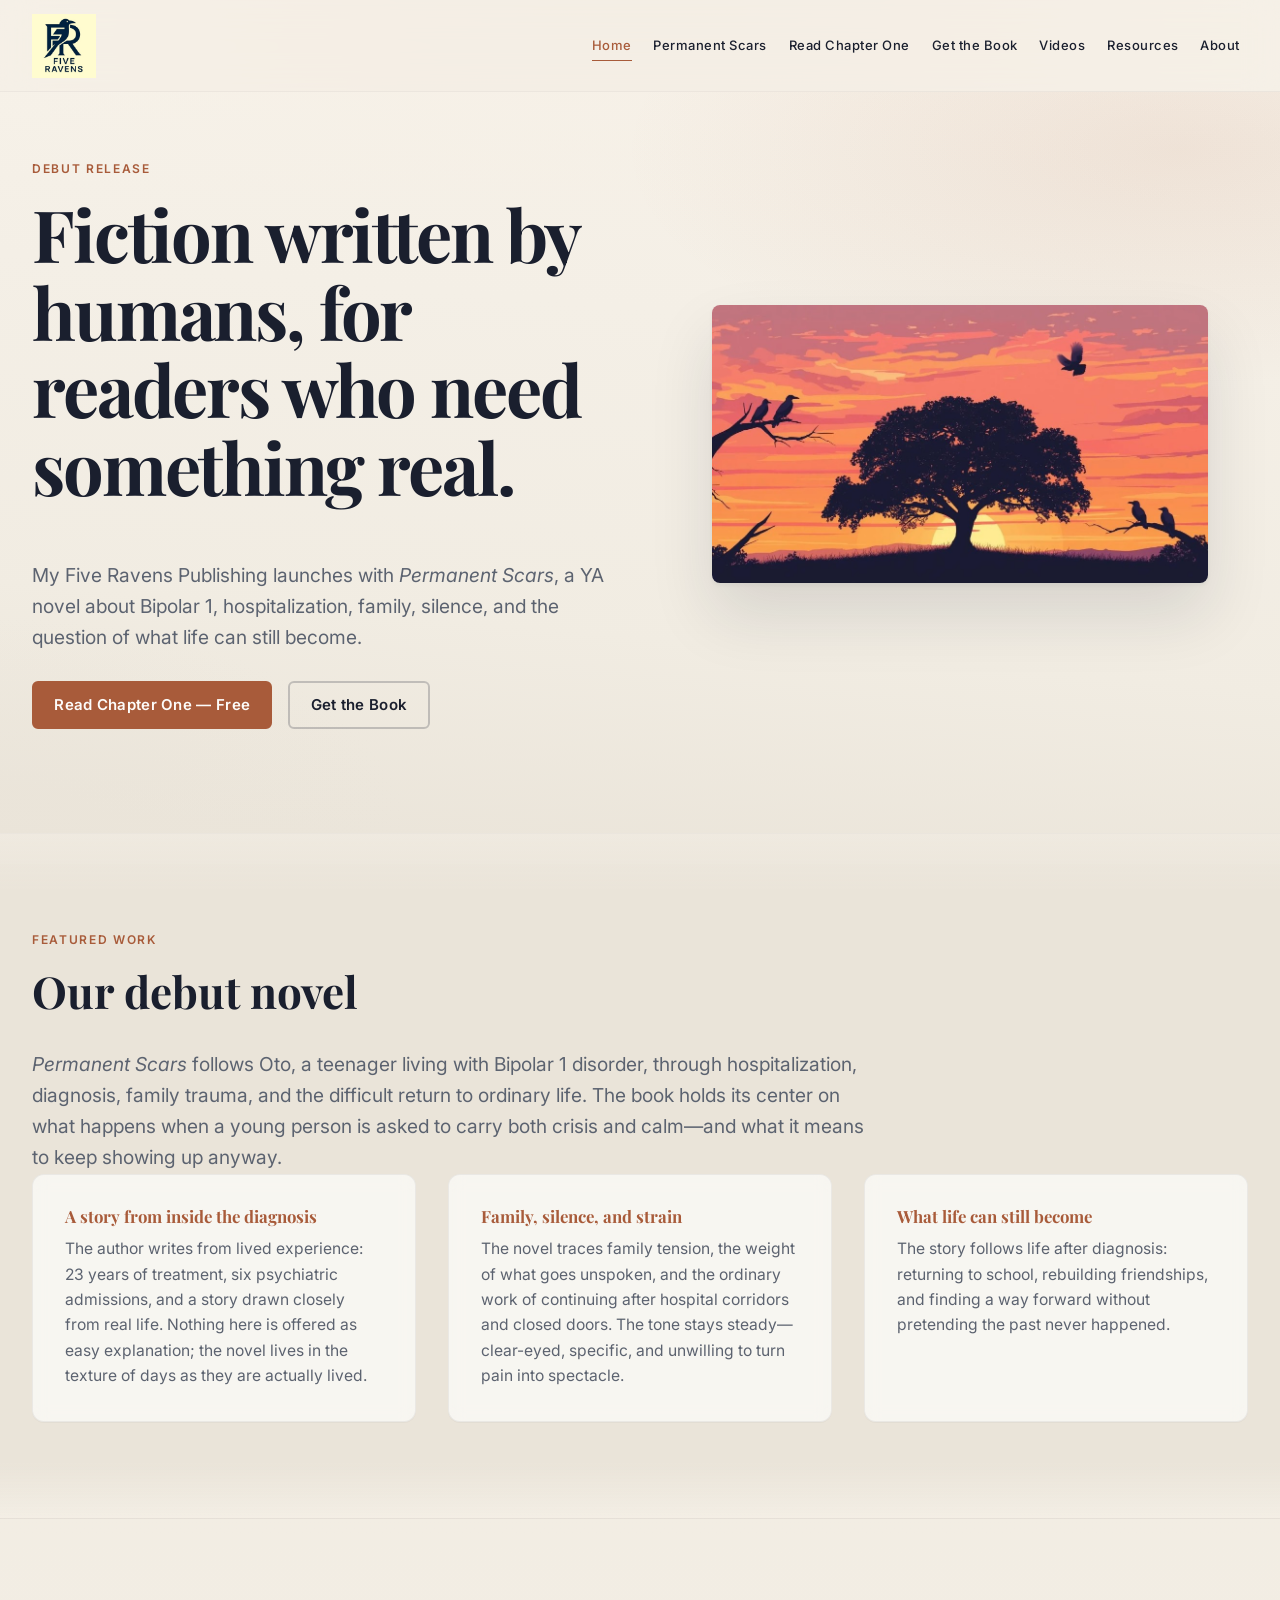
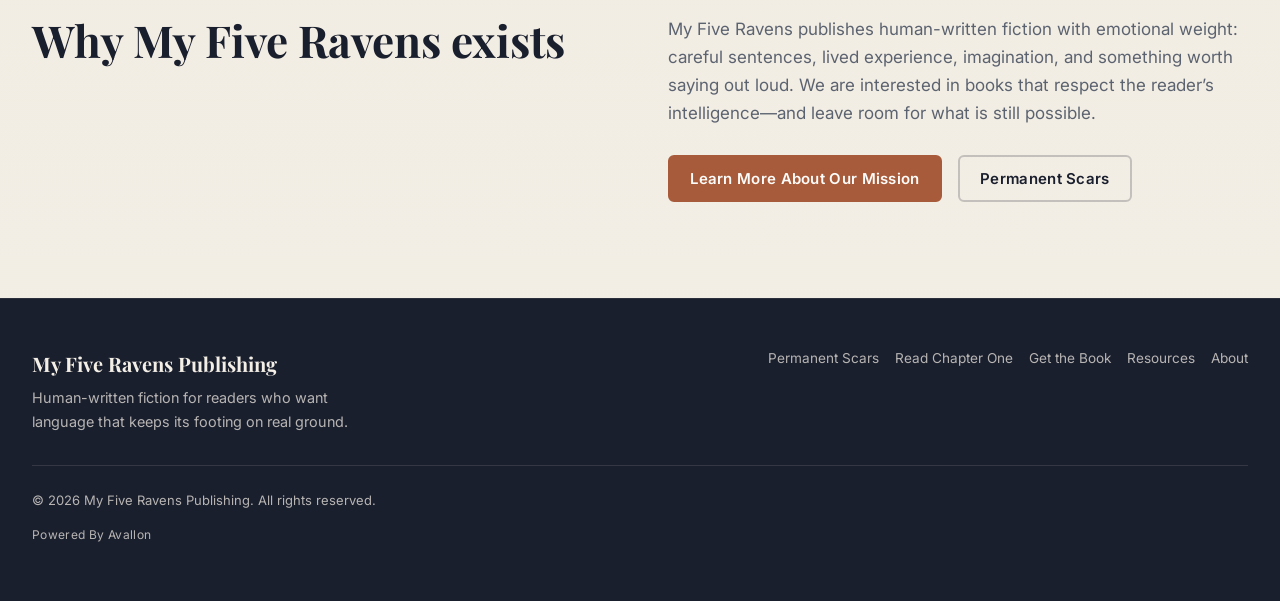
==== commit e88f31a3: "Footer: add Powered By Avallon on all pages Co-authored-by: Cursor <cursoragent@cursor.com>" ====
--- a/index.html
+++ b/index.html
@@ -166,6 +166,7 @@
           <p class="footer-copy">
             © 2026 My Five Ravens Publishing. All rights reserved.
           </p>
+          <p class="footer-powered">Powered By Avallon</p>
         </div>
       </footer>
     </div>
--- a/css/main.css
+++ b/css/main.css
@@ -465,6 +465,13 @@
   border-top: 1px solid rgba(244, 239, 230, 0.12);
   font-size: 0.8125rem;
   color: var(--footer-muted);
+}
+
+.footer-powered {
+  margin-top: 0.65rem;
+  font-size: 0.75rem;
+  color: var(--footer-muted);
+  letter-spacing: 0.03em;
 }
 
 /* Buttons */
@@ -550,6 +557,12 @@
   width: 100%;
 }
 
+.btn[aria-disabled="true"] {
+  opacity: 0.55;
+  cursor: not-allowed;
+  pointer-events: none;
+}
+
 .headline-gap {
   margin-top: 1rem;
 }
@@ -831,6 +844,54 @@
   margin-bottom: 0;
 }
 
+.checkout-flow-note {
+  margin-top: 2.25rem;
+  max-width: 42rem;
+  margin-inline: auto;
+  text-align: center;
+  font-size: 0.92rem;
+  line-height: 1.55;
+  color: var(--slate-muted);
+}
+
+.checkout-flow-note code {
+  font-size: 0.84em;
+  padding: 0.12em 0.35em;
+  border-radius: 4px;
+  background: rgba(26, 31, 46, 0.06);
+}
+
+.narrow-wrap {
+  max-width: 38rem;
+  margin-inline: auto;
+}
+
+.thank-you-box {
+  padding-block: clamp(1rem, 4vw, 2rem);
+}
+
+.thank-you-box h1 {
+  text-align: center;
+  margin-bottom: 1rem;
+}
+
+.thank-you-box .text-lead {
+  text-align: center;
+  margin-bottom: 0;
+}
+
+.thank-you-actions {
+  display: flex;
+  flex-wrap: wrap;
+  gap: 1rem;
+  justify-content: center;
+  margin-top: 1.75rem;
+}
+
+.thank-you-footnote {
+  margin-top: 2rem;
+}
+
 /* Chapter reading */
 .reading-page {
   padding-block: clamp(2rem, 5vw, 3rem);
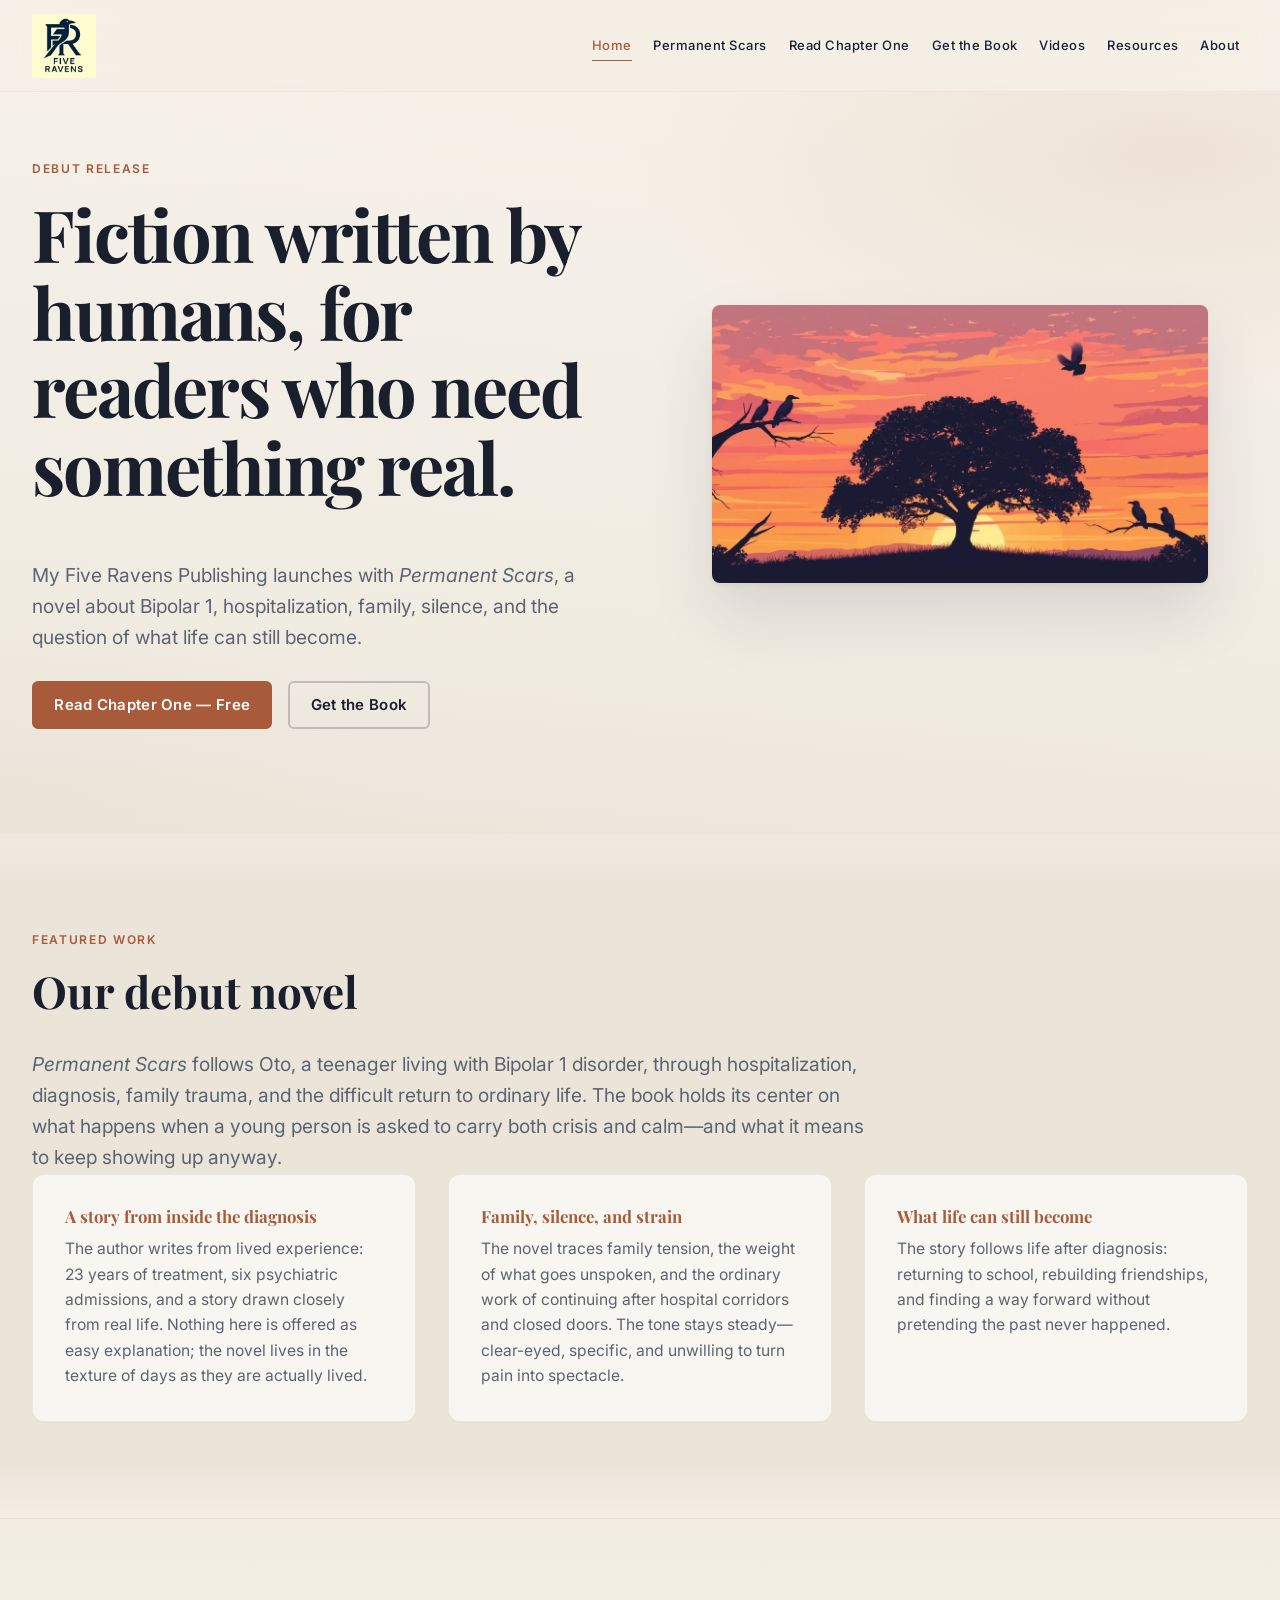
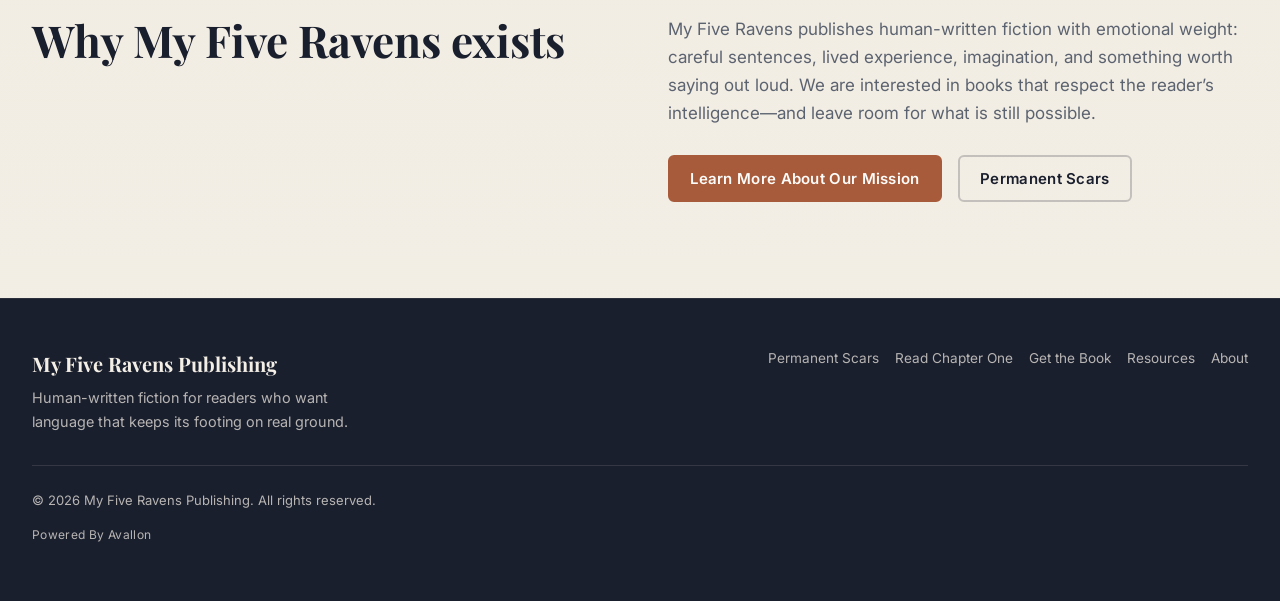
==== commit cc5f24de: "Copy: drop YA label from hero and meta descriptions Co-authored-by: Cursor <cursoragent@cursor.com>" ====
--- a/index.html
+++ b/index.html
@@ -6,7 +6,7 @@
     <title>My Five Ravens Publishing | Fiction Written by Humans</title>
     <meta
       name="description"
-      content="My Five Ravens Publishing launches with Permanent Scars, a serious YA novel by Royce Scratch about Bipolar 1, hospitalization, family, and what life can still become."
+      content="My Five Ravens Publishing launches with Permanent Scars, a serious novel by Royce Scratch about Bipolar 1, hospitalization, family, and what life can still become."
     />
     <link rel="preconnect" href="https://fonts.googleapis.com" />
     <link rel="preconnect" href="https://fonts.gstatic.com" crossorigin />
@@ -60,7 +60,7 @@
                 Fiction written by humans, for readers who need something real.
               </h1>
               <p class="text-lead">
-                My Five Ravens Publishing launches with <em>Permanent Scars</em>, a YA novel
+                My Five Ravens Publishing launches with <em>Permanent Scars</em>, a novel
                 about Bipolar 1, hospitalization, family, silence, and the question of what life
                 can still become.
               </p>
